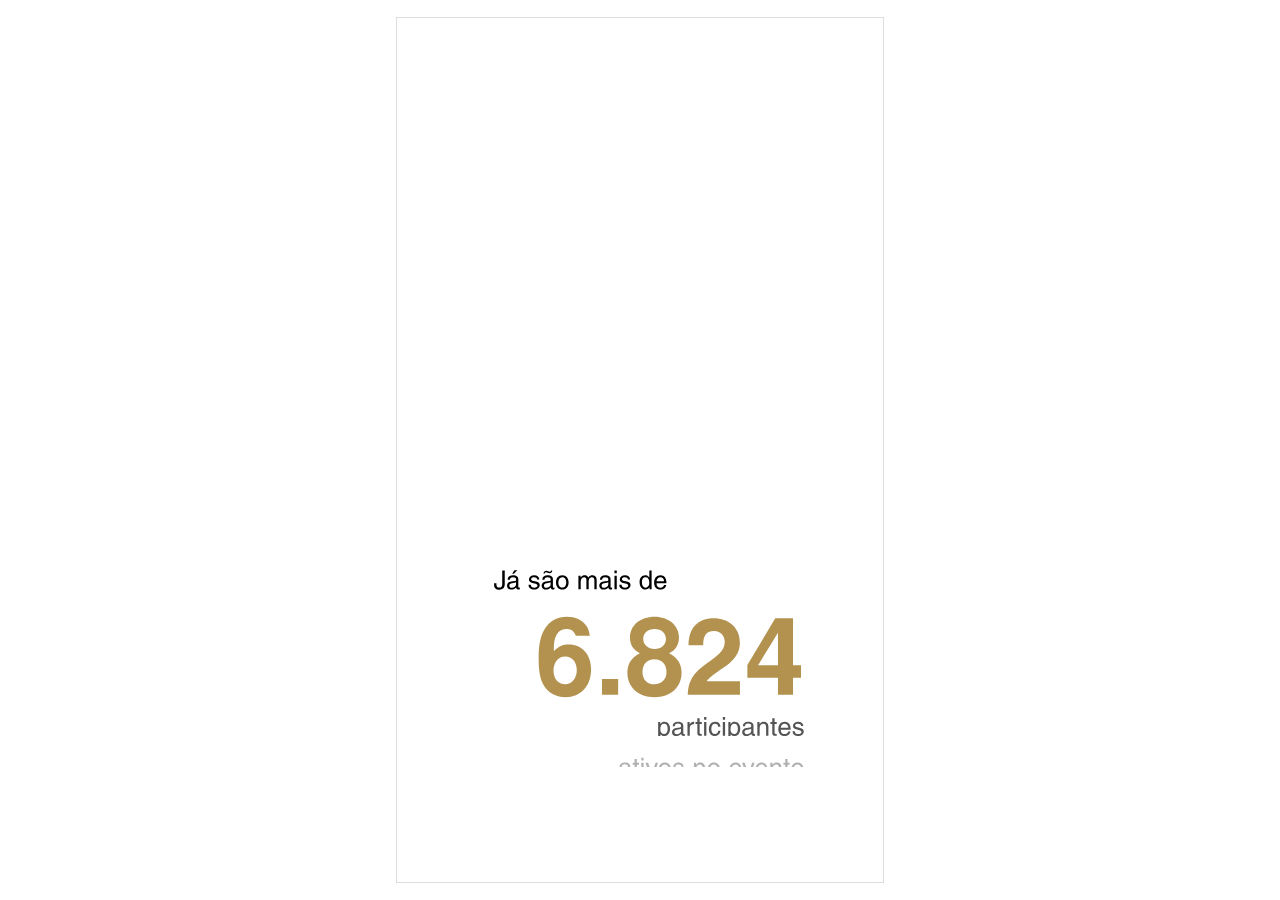
==== pecas/2026-11-expo-contagem-10k/fonte/animacao.html @ 0cadb9a8 "Story da EXPO: contagem até 10.000 com fundo transparente Animação da página 2 do posts.ai em 1080 ×" ====
<!doctype html>
<html lang="pt-BR">
<head>
<meta charset="utf-8">
<title>Contagem 10.000 — story EXPO Paraguai-Brasil</title>
<!--
  Animação do story “Já são mais de 10.000 participantes ativos no evento”
  (posts.ai, página 2), com fundo transparente.

  Aberto direto no navegador, toca em loop sobre o branco da arte (barra de
  espaço pausa). O renderizar.js chama quadro(t) segundo a segundo e grava
  cada quadro sem fundo.

  O texto não é fonte instalada: são os contornos tirados do .ai por
  extrair.py (glifos.js), na posição exata de cada letra.
-->
<style>
  html, body { margin: 0; background: transparent; }
  body.previa { background: #fff; display: grid; place-items: center; min-height: 100vh; }
  body.previa svg { height: 96vh; width: auto; outline: 1px solid #ddd; }
  svg { display: block; }
</style>
</head>
<body>
<svg id="arte" xmlns="http://www.w3.org/2000/svg" width="1080" height="1920" viewBox="0 0 1080 1920"></svg>
<script src="glifos.js"></script>
<script>
'use strict';
/* ------------------------------------------------------------- tempo --- */
const FPS = 30;
const DURACAO = 6;            // segundos; a arte fica parada do fim da contagem até aqui
const META = 10000;
const T = {
  linha1:   { ini: 0.15, dur: 0.75 },   // “Já são mais de”
  numero:   { ini: 0.40, dur: 0.75 },   // o número sobe para o lugar…
  contagem: { ini: 0.40, dur: 2.60 },   // …e conta de 0 a 10.000
  linha3:   { ini: 0.95, dur: 0.75 },   // “participantes”
  linha4:   { ini: 1.10, dur: 0.75 },   // “ativos no evento”
  pulso:    { ini: 3.00, dur: 0.50 },   // respiro quando chega em 10.000
};

const sai3 = (x) => 1 - Math.pow(1 - x, 3);          // desacelera
const prog = (t, f) => Math.min(1, Math.max(0, (t - f.ini) / f.dur));
const fmt = (n) => n.toString().replace(/\B(?=(\d{3})+(?!\d))/g, '.');   // 10000 → 10.000

/* -------------------------------------------------------------- arte --- */
const G = window.GLIFOS;
const NS = 'http://www.w3.org/2000/svg';
const svg = document.getElementById('arte');
const no = (tag, attrs = {}, pai) => {
  const e = document.createElementNS(NS, tag);
  for (const k in attrs) e.setAttribute(k, attrs[k]);
  if (pai) pai.append(e);
  return e;
};
const defs = no('defs', {}, svg);

/* Cada linha mora numa janela (clipPath) e sobe de baixo para dentro dela. */
function janela(id, linha, folgaCima, folgaBaixo) {
  const cp = no('clipPath', { id }, defs);
  no('rect', { x: 0, y: linha.base - folgaCima, width: 1080, height: folgaCima + folgaBaixo }, cp);
  const fora = no('g', { 'clip-path': `url(#${id})` }, svg);
  return no('g', {}, fora);
}
function desenhaGlifos(g, linha) {
  const k = linha.corpo / 1000;
  for (const gl of linha.glifos) {
    no('path', { d: gl.d, transform: `translate(${gl.x} ${linha.base}) scale(${k} ${-k})` }, g);
  }
}

const [L1, LN, L3, L4] = G.linhas;
const camadas = {};
for (const [nome, linha] of [['linha1', L1], ['linha3', L3], ['linha4', L4]]) {
  const g = janela('j-' + nome, linha, linha.corpo * 1.0, linha.corpo * 0.3);
  g.setAttribute('fill', linha.cor);
  desenhaGlifos(g, linha);
  camadas[nome] = { g, sobe: linha.corpo * 1.15 };
}

/* O número: dígitos tabulares (556/1000 cada, o ponto 278), alinhados pela
   direita no mesmo ponto em que “10.000” termina na arte. */
const centroNum = { x: (LN.x0 + LN.x1) / 2, y: LN.base - LN.corpo * 0.36 };
const escalaNum = no('g', {}, svg);
const numCp = no('clipPath', { id: 'j-numero' }, defs);
no('rect', { x: 0, y: LN.base - LN.corpo * 0.86, width: 1080, height: LN.corpo * 1.0 }, numCp);
const numJanela = no('g', { 'clip-path': 'url(#j-numero)' }, escalaNum);
const numG = no('g', { fill: LN.cor }, numJanela);
camadas.numero = { g: numG, sobe: LN.corpo * 0.95 };

let ultimo = null;
function escreveNumero(n) {
  const s = fmt(n);
  if (s === ultimo) return;
  ultimo = s;
  const k = LN.corpo / 1000;
  const largura = [...s].reduce((a, ch) => a + G.digitos[ch].avanco, 0) * k;
  let x = LN.x1 - largura;
  numG.replaceChildren();
  for (const ch of s) {
    no('path', { d: G.digitos[ch].d, transform: `translate(${x.toFixed(3)} ${LN.base}) scale(${k} ${-k})` }, numG);
    x += G.digitos[ch].avanco * k;
  }
}

/* --------------------------------------------------------- um quadro --- */
function revela(c, p) {
  const e = sai3(p);
  c.g.setAttribute('transform', `translate(0 ${((1 - e) * c.sobe).toFixed(3)})`);
  c.g.setAttribute('opacity', Math.min(1, p / 0.55).toFixed(3));
}

window.quadro = function (t) {
  revela(camadas.linha1, prog(t, T.linha1));
  revela(camadas.numero, prog(t, T.numero));
  revela(camadas.linha3, prog(t, T.linha3));
  revela(camadas.linha4, prog(t, T.linha4));

  const pc = prog(t, T.contagem);
  escreveNumero(pc >= 1 ? META : Math.round(META * sai3(pc)));

  const pp = prog(t, T.pulso);
  const s = 1 + 0.035 * Math.sin(Math.PI * pp);   // 1 → 1,035 → 1
  escalaNum.setAttribute('transform',
    `translate(${centroNum.x} ${centroNum.y}) scale(${s.toFixed(4)}) translate(${-centroNum.x} ${-centroNum.y})`);
};
window.FPS = FPS;
window.DURACAO = DURACAO;
quadro(0);

/* ---------------------------------------- prévia no navegador (loop) --- */
if (!/[?&]render/.test(location.search)) {
  document.body.classList.add('previa');
  let pausado = false, t0 = performance.now(), tPausa = 0;
  addEventListener('keydown', (e) => {
    if (e.code !== 'Space') return;
    pausado = !pausado;
    if (pausado) tPausa = (performance.now() - t0) / 1000;
    else t0 = performance.now() - tPausa * 1000;
  });
  const passo = (agora) => {
    if (!pausado) quadro(((agora - t0) / 1000) % DURACAO);
    requestAnimationFrame(passo);
  };
  requestAnimationFrame(passo);
}
</script>
</body>
</html>
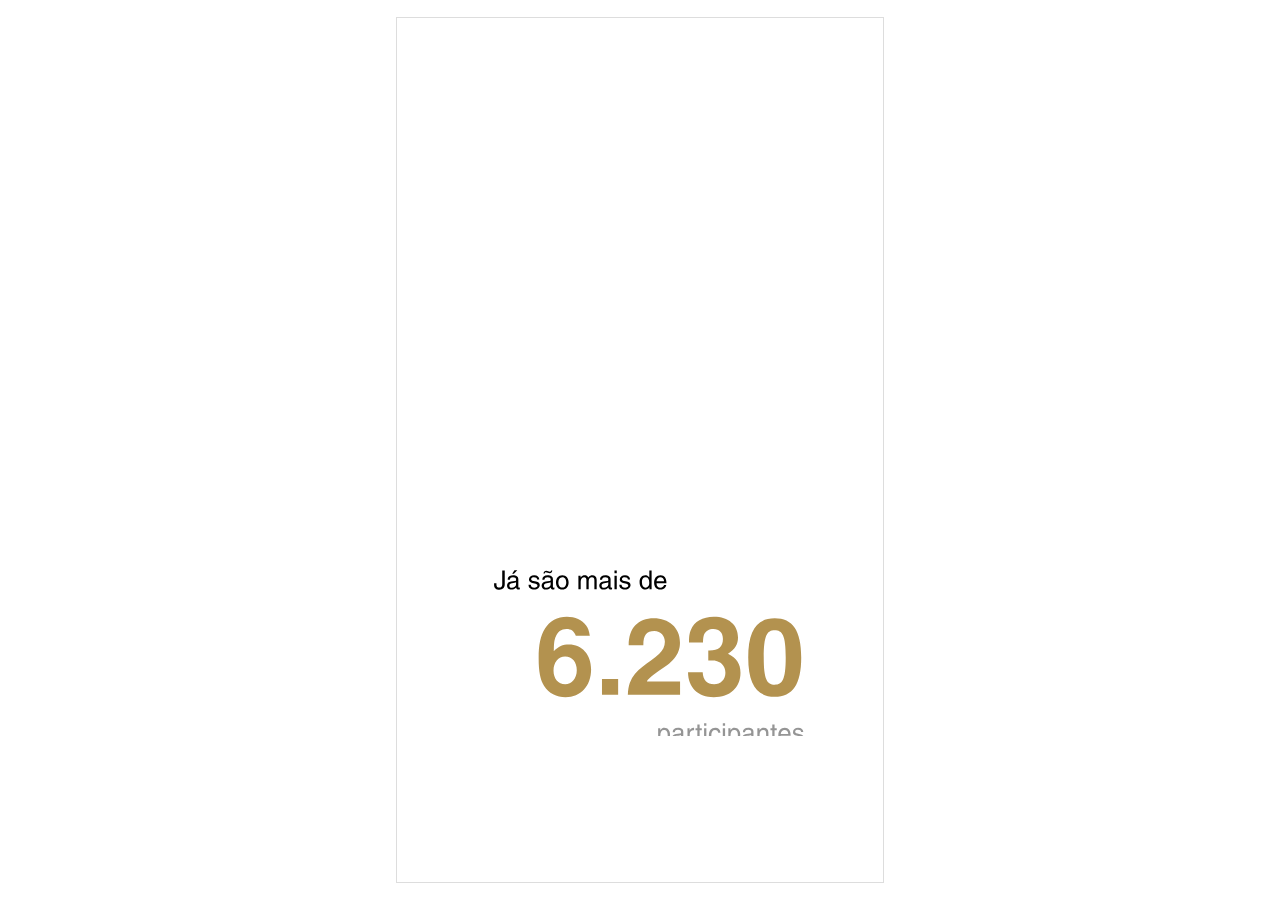
==== commit 4cc44149: "Story da EXPO: vídeo do estande emoldurado acima da contagem renderizar.js --video coloca a gravação" ====
--- a/pecas/2026-11-expo-contagem-10k/fonte/animacao.html
+++ b/pecas/2026-11-expo-contagem-10k/fonte/animacao.html
@@ -28,15 +28,24 @@
 'use strict';
 /* ------------------------------------------------------------- tempo --- */
 const FPS = 30;
-const DURACAO = 6;            // segundos; a arte fica parada do fim da contagem até aqui
 const META = 10000;
+
+/* Vídeo na parte branca, acima do texto (opcional).
+   - renderizar.js --video arquivo.mp4  → define window.VIDEO_CFG antes de a página carregar
+   - no navegador: animacao.html?video=caminho/do/video.mp4 (prévia) */
+const qs = new URLSearchParams(location.search);
+const VIDEO = window.VIDEO_CFG || (qs.get('video') ? { src: qs.get('video'), w: 480, h: 848, duracao: 24 } : null);
+const DURACAO = VIDEO ? VIDEO.duracao : 6;   // sem vídeo: a arte fica parada do fim da contagem até 6 s
+const ATRASO = VIDEO ? 0.35 : 0;             // com vídeo, o texto entra logo depois da moldura
+
 const T = {
-  linha1:   { ini: 0.15, dur: 0.75 },   // “Já são mais de”
-  numero:   { ini: 0.40, dur: 0.75 },   // o número sobe para o lugar…
-  contagem: { ini: 0.40, dur: 2.60 },   // …e conta de 0 a 10.000
-  linha3:   { ini: 0.95, dur: 0.75 },   // “participantes”
-  linha4:   { ini: 1.10, dur: 0.75 },   // “ativos no evento”
-  pulso:    { ini: 3.00, dur: 0.50 },   // respiro quando chega em 10.000
+  video:    { ini: 0.00, dur: 0.80 },            // a moldura sobe e aparece
+  linha1:   { ini: 0.15 + ATRASO, dur: 0.75 },   // “Já são mais de”
+  numero:   { ini: 0.40 + ATRASO, dur: 0.75 },   // o número sobe para o lugar…
+  contagem: { ini: 0.40 + ATRASO, dur: 2.60 },   // …e conta de 0 a 10.000
+  linha3:   { ini: 0.95 + ATRASO, dur: 0.75 },   // “participantes”
+  linha4:   { ini: 1.10 + ATRASO, dur: 0.75 },   // “ativos no evento”
+  pulso:    { ini: 3.00 + ATRASO, dur: 0.50 },   // respiro quando chega em 10.000
 };
 
 const sai3 = (x) => 1 - Math.pow(1 - x, 3);          // desacelera
@@ -71,6 +80,38 @@
 
 const [L1, LN, L3, L4] = G.linhas;
 const camadas = {};
+
+/* Moldura do vídeo: filete dourado (a cor do número) e cantos retos, com uma
+   sombra leve para descolar do branco. Centrada no eixo do número, com o pé
+   a ~70 px do topo de “Já são mais de”, e abaixo da faixa que o Instagram
+   cobre com a barra do perfil (topo ≥ 250 px). */
+const MOLDURA = { borda: 8, alturaMax: 848, larguraMax: 640, centroX: (LN.x0 + LN.x1) / 2, pe: 1156 };
+let videoG = null, videoImg = null;
+if (VIDEO) {
+  const k = Math.min(MOLDURA.alturaMax / VIDEO.h, MOLDURA.larguraMax / VIDEO.w);
+  const w = Math.round(VIDEO.w * k), h = Math.round(VIDEO.h * k);
+  const x = Math.round(MOLDURA.centroX - w / 2), y = MOLDURA.pe - h, b = MOLDURA.borda;
+  const f = no('filter', { id: 'sombra', x: '-30%', y: '-20%', width: '160%', height: '140%' }, defs);
+  no('feDropShadow', { dx: 0, dy: 16, stdDeviation: 22, 'flood-color': '#000', 'flood-opacity': 0.2 }, f);
+  videoG = no('g', {}, svg);
+  no('rect', { x: x - b, y: y - b, width: w + 2 * b, height: h + 2 * b, fill: LN.cor, filter: 'url(#sombra)' }, videoG);
+  if (window.VIDEO_CFG) {
+    videoImg = no('image', { x, y, width: w, height: h, preserveAspectRatio: 'xMidYMid slice' }, videoG);
+  } else {
+    const fo = no('foreignObject', { x, y, width: w, height: h }, videoG);
+    const v = document.createElement('video');
+    Object.assign(v, { src: VIDEO.src, muted: true, loop: true, autoplay: true, playsInline: true });
+    v.style.cssText = `width:${w}px;height:${h}px;object-fit:cover;display:block`;
+    fo.append(v);
+  }
+}
+/* renderizar.js troca o quadro do vídeo antes de cada foto */
+window.trocaVideo = async (src) => {
+  const im = new Image();
+  im.src = src;
+  await im.decode();
+  videoImg.setAttribute('href', src);
+};
 for (const [nome, linha] of [['linha1', L1], ['linha3', L3], ['linha4', L4]]) {
   const g = janela('j-' + nome, linha, linha.corpo * 1.0, linha.corpo * 0.3);
   g.setAttribute('fill', linha.cor);
@@ -111,6 +152,11 @@
 }
 
 window.quadro = function (t) {
+  if (videoG) {
+    const pv = prog(t, T.video), e = sai3(pv);
+    videoG.setAttribute('transform', `translate(0 ${((1 - e) * 70).toFixed(3)})`);
+    videoG.setAttribute('opacity', Math.min(1, pv / 0.6).toFixed(3));
+  }
   revela(camadas.linha1, prog(t, T.linha1));
   revela(camadas.numero, prog(t, T.numero));
   revela(camadas.linha3, prog(t, T.linha3));
